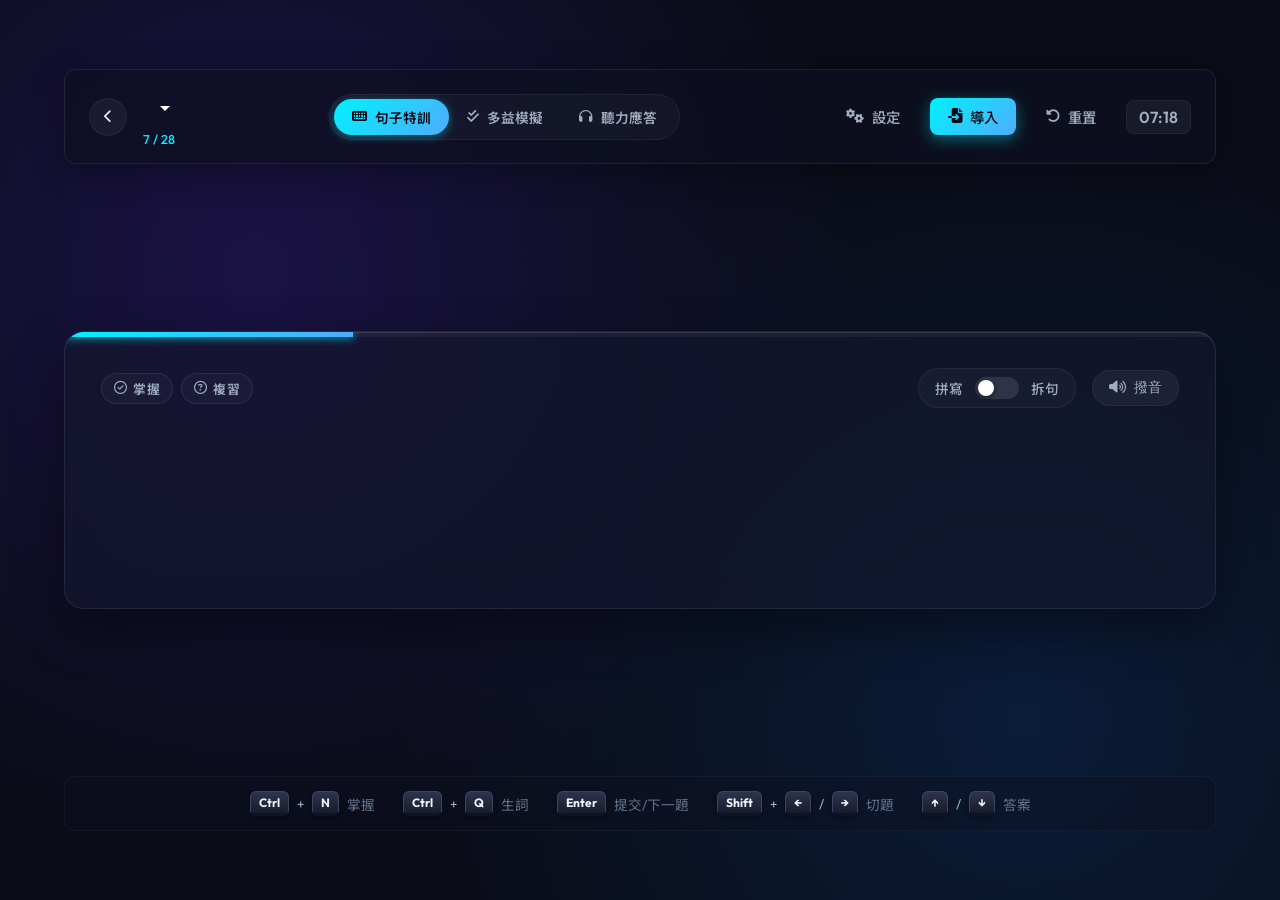
==== index.html @ a0c724e9 "Initial Smart English Trainer project" ====
<!DOCTYPE html>
<html lang="zh-Hant">
<head>
  <meta charset="UTF-8">
  <meta name="viewport" content="width=device-width, initial-scale=1.0">
  <title>Smart English Trainer - 智慧英語特訓器</title>
  <meta name="description" content="高效的英語句子拼寫與記憶訓練工具，支援鍵盤快捷鍵操作、AI 句子導入與網頁真人語音合成。">
  <!-- Google Fonts -->
  <link rel="preconnect" href="https://fonts.googleapis.com">
  <link rel="preconnect" href="https://fonts.gstatic.com" crossorigin>
  <link href="https://fonts.googleapis.com/css2?family=Outfit:wght@300;400;500;600;700&family=Noto+Sans+TC:wght@300;400;500;700&display=swap" rel="stylesheet">
  <!-- Icons -->
  <link rel="stylesheet" href="https://cdnjs.cloudflare.com/ajax/libs/font-awesome/6.4.0/css/all.min.css">
  <link rel="stylesheet" href="style.css">
</head>
<body>
  <div class="app-container">
    <!-- Header -->
    <header class="app-header">
      <div class="header-left">
        <button id="btn-back" class="icon-btn" title="返回"><i class="fa-solid fa-chevron-left"></i></button>
        <div class="unit-info">
          <select id="unit-selector" class="unit-selector"></select>
          <select id="toeic-filter" class="unit-selector hidden" style="width: 140px; margin-right: 8px;">
            <option value="all">全部題目</option>
            <option value="new">新題目</option>
            <option value="review">待複習 (生詞)</option>
            <option value="mastered">已掌握</option>
          </select>
          <select id="toeic-category-filter" class="unit-selector hidden" style="width: 140px; margin-right: 8px;">
            <option value="all">所有題型</option>
            <option value="grammar">文法詞性題</option>
            <option value="vocabulary">字彙單字題</option>
          </select>
          <span id="progress-indicator" class="progress-badge">7 / 28</span>
        </div>
      </div>
      
      <div class="header-center">
        <div class="tab-container">
          <button id="tab-sentence" class="tab-btn active"><i class="fa-solid fa-keyboard"></i> 句子特訓</button>
          <button id="tab-toeic" class="tab-btn"><i class="fa-solid fa-check-double"></i> 多益模擬</button>
          <button id="tab-toeic-part2" class="tab-btn"><i class="fa-solid fa-headphones"></i> 聽力應答</button>
        </div>
      </div>

      <div class="header-right">
        <button id="btn-tts-settings" class="text-btn" title="語音與金鑰設定"><i class="fa-solid fa-gears"></i> 設定</button>
        <button id="btn-import" class="accent-btn" title="導入 AI 句子"><i class="fa-solid fa-file-import"></i> 導入</button>
        <button id="btn-reset" class="text-btn" title="重置輸入 (Esc)"><i class="fa-solid fa-rotate-left"></i> 重置</button>
        <div id="clock-display" class="clock-badge">16:10</div>
      </div>
    </header>

    <!-- Main Content Area -->
    <main class="app-main">
      <div class="card training-card">
        <!-- Progress Bar -->
        <div class="progress-bar-container">
          <div id="progress-bar-fill" class="progress-bar-fill" style="width: 25%"></div>
        </div>

        <!-- Speaker button & Status tags -->
        <div class="card-top-actions">
          <div class="difficulty-tags">
            <button id="btn-mark-mastered" class="status-btn btn-master" title="標記為已掌握 (Ctrl+N)"><i class="fa-regular fa-circle-check"></i> 掌握</button>
            <button id="btn-mark-review" class="status-btn btn-review" title="標記為待複習/生詞 (Ctrl+Q)"><i class="fa-regular fa-circle-question"></i> 複習</button>
          </div>
          <div class="card-top-right">
            <div id="sentence-mode-toggle" class="mode-toggle-container">
              <span class="mode-label">拼寫</span>
              <label class="switch">
                <input type="checkbox" id="mode-scramble-toggle">
                <span class="slider round"></span>
              </label>
              <span class="mode-label">拆句</span>
            </div>
            <button id="btn-speak" class="speak-btn" title="朗讀句子 (Ctrl/Alt)"><i class="fa-solid fa-volume-high"></i> 撥音</button>
          </div>
        </div>

        <!-- Prompt Text (Chinese) -->
        <div class="prompt-container">
          <h1 id="chinese-prompt" class="chinese-text">我需要一張處方。</h1>
        </div>

        <!-- Spelling Input Area -->
        <div id="spelling-zone" class="typing-container">
          <!-- Dynamic word inputs will be generated here -->
        </div>

        <!-- Scramble Mode Zone -->
        <div id="scramble-zone" class="scramble-container hidden">
          <div id="scramble-slots" class="scramble-slots-row">
            <!-- Assembled words go here -->
          </div>
          <div id="scramble-options" class="scramble-options-row">
            <!-- Shuffled words selectable cards go here -->
          </div>
        </div>

        <!-- TOEIC Practice Zone -->
        <div id="toeic-zone" class="toeic-container hidden">
          <div class="toeic-question-box">
            <p id="toeic-question-text" class="toeic-question-text">
              The manager decided to <span class="toeic-blank">________</span> the meeting until next Monday.
            </p>
          </div>
          
          <div class="toeic-options-grid">
            <button class="toeic-opt-btn" data-option="A"><span class="opt-badge">A</span> <span class="opt-text">postpone</span></button>
            <button class="toeic-opt-btn" data-option="B"><span class="opt-badge">B</span> <span class="opt-text">cancel</span></button>
            <button class="toeic-opt-btn" data-option="C"><span class="opt-badge">C</span> <span class="opt-text">reject</span></button>
            <button class="toeic-opt-btn" data-option="D"><span class="opt-badge">D</span> <span class="opt-text">discuss</span></button>
          </div>

          <div class="toeic-actions">
            <button id="btn-toeic-explain" class="speak-btn"><i class="fa-solid fa-brain"></i> <span id="explain-btn-text">AI 翻譯與解析</span></button>
          </div>
        </div>

        <!-- TOEIC Part 2 Practice Zone -->
        <div id="toeic-part2-zone" class="toeic-container hidden">
          <div class="toeic-question-box" style="padding: 36px 24px;">
            <div class="audio-control-row" style="margin-bottom: 20px; text-align: center;">
              <button id="btn-part2-play" class="accent-btn" style="border-radius: 50%; width: 64px; height: 64px; font-size: 1.5rem; box-shadow: 0 0 20px var(--accent-glow);"><i class="fa-solid fa-play"></i></button>
            </div>
            <p id="toeic-part2-status-text" style="color: var(--text-secondary); font-size: 0.95rem; font-weight: 500; text-align: center;">
              點擊播放鈕或按 <span class="key">Space</span> 聆聽題目與選項
            </p>
            <audio id="audio-part2-player" style="display: none;"></audio>

            <!-- Question text & option transcripts (revealed after answering) -->
            <div id="part2-question-reveal" class="hidden" style="margin-top: 24px; border-top: 1px solid rgba(255,255,255,0.08); padding-top: 20px; text-align: left;">
              <p class="hint-label" style="text-align: center; margin-bottom: 12px;">聽力原文</p>
              <p id="toeic-part2-question-text" class="toeic-question-text" style="font-size: 1.25rem; font-weight: 600; margin-bottom: 16px; text-align: center; color: var(--accent-primary);">
                Question transcript
              </p>
              <div style="font-size: 1rem; color: var(--text-secondary); display: flex; flex-direction: column; gap: 8px; max-width: 400px; margin: 0 auto; margin-bottom: 16px;">
                <div><span class="key" style="min-width: 24px; text-align: center; margin-right: 8px;">A</span> <span id="part2-transcript-a">Option A transcript</span></div>
                <div><span class="key" style="min-width: 24px; text-align: center; margin-right: 8px;">B</span> <span id="part2-transcript-b">Option B transcript</span></div>
                <div><span class="key" style="min-width: 24px; text-align: center; margin-right: 8px;">C</span> <span id="part2-transcript-c">Option C transcript</span></div>
              </div>

              <!-- AI Explain button for Part 2 -->
              <div class="toeic-actions" style="margin-top: 12px; margin-bottom: 12px; display: flex; justify-content: center;">
                <button id="btn-part2-explain" class="speak-btn" style="margin: 0 auto;"><i class="fa-solid fa-brain"></i> <span id="part2-explain-btn-text">AI 翻譯與解析</span></button>
              </div>

              <!-- Explanation container for Part 2 -->
              <div id="part2-explanation-box" class="explanation-box hidden" style="border-top: 1px solid rgba(255,255,255,0.08); padding-top: 12px; margin-top: 12px;">
                <div class="hint-label">中文翻譯與解析</div>
                <div id="toeic-part2-explanation" class="explanation-text" style="margin-top: 8px; line-height: 1.6;">...</div>
              </div>
            </div>
          </div>
          
          <!-- Option Grid A, B, C (3 choices) -->
          <div class="toeic-options-grid" style="grid-template-columns: 1fr 1fr 1fr; margin-bottom: 0;">
            <button class="toeic-part2-opt-btn toeic-opt-btn" data-option="A"><span class="opt-badge">A</span> <span class="opt-text">選項 A</span></button>
            <button class="toeic-part2-opt-btn toeic-opt-btn" data-option="B"><span class="opt-badge">B</span> <span class="opt-text">選項 B</span></button>
            <button class="toeic-part2-opt-btn toeic-opt-btn" data-option="C"><span class="opt-badge">C</span> <span class="opt-text">選項 C</span></button>
          </div>
        </div>

        <!-- Answer / Hint Area (Hidden by default) -->
        <div id="answer-hint" class="answer-hint-container hidden">
          <div class="hint-label">正確答案</div>
          <div id="english-answer" class="english-answer-text">I need a prescription.</div>
          <div id="explanation-box" class="explanation-box hidden">
            <div class="hint-label" style="margin-top: 12px; border-top: 1px solid rgba(255,255,255,0.08); padding-top: 12px;">中文翻譯與解析</div>
            <div id="toeic-explanation" class="explanation-text">...</div>
          </div>
        </div>
      </div>
    </main>

    <!-- Footer: Keyboard Shortcuts Help Panel -->
    <footer class="app-footer">
      <div class="shortcuts-panel">
        <div class="shortcut-item"><span class="key">Ctrl</span> + <span class="key">N</span> <span class="label">掌握</span></div>
        <div class="shortcut-item"><span class="key">Ctrl</span> + <span class="key">Q</span> <span class="label">生詞</span></div>
        <div class="shortcut-item"><span class="key">Enter</span> <span class="label">提交/下一題</span></div>
        <div class="shortcut-item"><span class="key">Shift</span> + <span class="key">←</span> / <span class="key">→</span> <span class="label">切題</span></div>
        <div class="shortcut-item"><span class="key">↑</span> / <span class="key">↓</span> <span class="label">答案</span></div>
        <div class="shortcut-item toeic-help-shortcut hidden"><span class="key">A</span>-<span class="key">D</span> / <span class="key">1</span>-<span class="key">4</span> <span class="label">作答</span></div>
        <div class="shortcut-item toeic-help-shortcut hidden"><span class="key">E</span> <span class="label">AI翻譯與解析</span></div>
      </div>
    </footer>
  </div>

  <!-- Modal: Import AI Sentences -->
  <div id="import-modal" class="modal">
    <div class="modal-content glassmorphism">
      <div class="modal-header">
        <h2><i class="fa-solid fa-robot"></i> 導入 AI 產生的句子</h2>
        <button id="modal-close" class="close-btn">&times;</button>
      </div>
      <div class="modal-body">
        <p class="import-help">您可以向 AI (ChatGPT/Gemini 等) 發送以下提示詞，然後將其產生的結果貼在下方：</p>
        <div class="prompt-template-box">
          <code>請幫我寫 10 句關於 [某主題] 的英語學習句子，包含英文與中文翻譯，格式如下：<br>
          We need a prescription. / 我們需要一張處方。<br>
          Can I see the doctor? / 我可以看醫生嗎？
          </code>
        </div>
        <textarea id="import-textarea" placeholder="請在此貼上 AI 生成的句子，格式如：&#10;I need a prescription. / 我需要一張處方。&#10;This medicine has side effects. / 這藥有副作用。"></textarea>
        
        <div class="import-options">
          <div class="form-group">
            <label for="import-unit-name">單元名稱：</label>
            <input type="text" id="import-unit-name" value="自訂 AI 單元" placeholder="例如：Unit 12 旅遊英文">
          </div>
        </div>
      </div>
      <div class="modal-footer">
        <button id="btn-import-cancel" class="text-btn">取消</button>
        <button id="btn-import-submit" class="primary-btn">確認導入</button>
      </div>
    </div>
  </div>

  <!-- Modal: Voice Settings -->
  <div id="voice-modal" class="modal">
    <div class="modal-content glassmorphism">
      <div class="modal-header">
        <h2><i class="fa-solid fa-gears"></i> 語音與金鑰設定</h2>
        <button id="voice-modal-close" class="close-btn">&times;</button>
      </div>
      <div class="modal-body">
        <div class="form-group">
          <label for="voice-select">選擇發音語音（TTS）：</label>
          <select id="voice-select" class="form-control">
            <!-- Populated via JS -->
          </select>
        </div>
        <div class="form-group">
          <label for="voice-speed">朗讀速度 (<span id="speed-val">1.0</span>x)：</label>
          <input type="range" id="voice-speed" min="0.5" max="2.0" step="0.1" value="1.0" class="slider-control">
        </div>
        <div class="form-group">
          <label class="checkbox-container">
            <input type="checkbox" id="auto-speak-toggle" checked>
            <span class="checkmark"></span>
            載入題目時自動朗讀
          </label>
        </div>
        <div class="form-group">
          <label class="checkbox-container">
            <input type="checkbox" id="correct-speak-toggle" checked>
            <span class="checkmark"></span>
            回答正確時自動朗讀
          </label>
        </div>
        
        <!-- Gemini API Key configuration -->
        <div class="form-group" style="margin-top: 20px; border-top: 1px solid rgba(255,255,255,0.08); padding-top: 16px;">
          <label for="gemini-key-input">Gemini API 金鑰：</label>
          <input type="password" id="gemini-key-input" class="form-control" placeholder="請貼上您的 API 金鑰 (多益 AI 解析用)" style="font-family: inherit;">
          <p class="import-help" style="font-size: 0.75rem; margin-top: 4px;">金鑰將儲存在您本機的 `config.json` 中。尚未取得？可至 <a href="https://aistudio.google.com/" target="_blank" style="color: var(--accent-primary);">Google AI Studio</a> 免費申請。</p>
        </div>
        <div class="form-group">
          <label for="gemini-model-select">AI 模型：</label>
          <select id="gemini-model-select" class="form-control">
            <option value="gemini-3.1-flash-lite">免費額度優先 / 省額度（Flash-Lite）</option>
            <option value="gemini-3.5-flash">較強解析（Flash）</option>
            <option value="gemini-2.5-flash-lite">舊版備用（2.5 Flash-Lite）</option>
          </select>
          <p class="import-help" style="font-size: 0.75rem; margin-top: 4px;">建議平常練習英文解析使用 Flash-Lite，超出免費額度時程式會提示稍後再試。</p>
        </div>
      </div>
      <div class="modal-footer">
        <button id="btn-voice-close" class="primary-btn">儲存並關閉</button>
      </div>
    </div>
  </div>

  <script src="app.js"></script>
</body>
</html>
---- style.css ----
/* Design System: Tokens & Utilities */
:root {
  --bg-primary: #0a0c16;
  --bg-mesh-1: rgba(30, 20, 80, 0.8);
  --bg-mesh-2: rgba(10, 30, 60, 0.9);
  --card-bg: rgba(20, 24, 46, 0.65);
  --card-border: rgba(255, 255, 255, 0.08);
  --card-glow: rgba(0, 168, 255, 0.15);
  
  --text-primary: #f1f3fa;
  --text-secondary: #a0aec0;
  --text-muted: #64748b;
  
  --accent-primary: #00f2fe; /* Cyan neon */
  --accent-secondary: #4facfe; /* Blue neon */
  --accent-glow: rgba(0, 242, 254, 0.4);
  
  --success: #00e676; /* Neon green */
  --success-glow: rgba(0, 230, 118, 0.3);
  
  --warning: #ffb300; /* Amber */
  --error: #ff5252; /* Neon red */
  
  --font-sans: 'Outfit', 'Noto Sans TC', sans-serif;
  --transition-smooth: all 0.3s cubic-bezier(0.4, 0, 0.2, 1);
  --border-radius-lg: 20px;
  --border-radius-md: 12px;
  --border-radius-sm: 8px;
}

/* Global Reset & Base */
* {
  box-sizing: border-box;
  margin: 0;
  padding: 0;
}

body {
  font-family: var(--font-sans);
  background: radial-gradient(circle at 20% 30%, var(--bg-mesh-1) 0%, transparent 50%),
              radial-gradient(circle at 80% 80%, var(--bg-mesh-2) 0%, transparent 50%),
              var(--bg-primary);
  background-attachment: fixed;
  color: var(--text-primary);
  min-height: 100vh;
  display: flex;
  justify-content: center;
  align-items: center;
  overflow-x: hidden;
}

/* Layout Container */
.app-container {
  width: 100%;
  max-width: 1200px;
  min-height: 90vh;
  display: flex;
  flex-direction: column;
  padding: 24px;
}

/* Header styling */
.app-header {
  display: flex;
  justify-content: space-between;
  align-items: center;
  padding: 16px 24px;
  background: rgba(13, 17, 33, 0.7);
  backdrop-filter: blur(12px);
  border: 1px solid var(--card-border);
  border-radius: var(--border-radius-md);
  margin-bottom: 24px;
  box-shadow: 0 8px 32px 0 rgba(0, 0, 0, 0.3);
}

.header-left, .header-right {
  display: flex;
  align-items: center;
  gap: 16px;
}

.unit-info {
  display: flex;
  flex-direction: column;
}

.unit-selector {
  background: transparent;
  border: none;
  font-family: var(--font-sans);
  font-size: 1.1rem;
  font-weight: 600;
  letter-spacing: 0.5px;
  color: var(--text-primary);
  cursor: pointer;
  outline: none;
  padding-right: 20px;
  appearance: none;
  background-image: url("data:image/svg+xml;utf8,<svg fill='white' height='24' viewBox='0 0 24 24' width='24' xmlns='http://www.w3.org/2000/svg'><path d='M7 10l5 5 5-5z'/><path d='M0 0h24v24H0z' fill='none'/></svg>");
  background-repeat: no-repeat;
  background-position: right center;
  transition: var(--transition-smooth);
}

.unit-selector:hover {
  color: var(--accent-primary);
  text-shadow: 0 0 8px rgba(0, 242, 254, 0.3);
}

.unit-selector option {
  background-color: #12162d;
  color: var(--text-primary);
  font-weight: normal;
}

.progress-badge {
  font-size: 0.8rem;
  color: var(--accent-primary);
  font-weight: 500;
  margin-top: 2px;
}

.clock-badge {
  font-size: 1rem;
  font-weight: 600;
  color: var(--text-secondary);
  background: rgba(255, 255, 255, 0.05);
  padding: 6px 12px;
  border-radius: var(--border-radius-sm);
  border: 1px solid rgba(255, 255, 255, 0.05);
}

/* Mode toggle */
.mode-toggle-container {
  display: flex;
  align-items: center;
  gap: 12px;
  background: rgba(255, 255, 255, 0.03);
  padding: 8px 16px;
  border-radius: 50px;
  border: 1px solid rgba(255, 255, 255, 0.05);
}

.mode-label {
  font-size: 0.85rem;
  font-weight: 500;
  color: var(--text-secondary);
  transition: var(--transition-smooth);
}

/* Toggle Switch slider */
.switch {
  position: relative;
  display: inline-block;
  width: 44px;
  height: 22px;
}

.switch input {
  opacity: 0;
  width: 0;
  height: 0;
}

.slider {
  position: absolute;
  cursor: pointer;
  top: 0;
  left: 0;
  right: 0;
  bottom: 0;
  background-color: rgba(255, 255, 255, 0.1);
  transition: .3s;
}

.slider:before {
  position: absolute;
  content: "";
  height: 16px;
  width: 16px;
  left: 3px;
  bottom: 3px;
  background-color: white;
  transition: .3s;
  box-shadow: 0 2px 4px rgba(0,0,0,0.4);
}

input:checked + .slider {
  background-color: var(--accent-secondary);
  box-shadow: 0 0 10px rgba(79, 172, 254, 0.4);
}

input:checked + .slider:before {
  transform: translateX(22px);
}

.slider.round {
  border-radius: 34px;
}

.slider.round:before {
  border-radius: 50%;
}

/* Buttons */
.icon-btn, .text-btn, .accent-btn, .primary-btn {
  border: none;
  cursor: pointer;
  display: inline-flex;
  align-items: center;
  justify-content: center;
  font-family: var(--font-sans);
  font-weight: 500;
  transition: var(--transition-smooth);
}

.icon-btn {
  background: rgba(255, 255, 255, 0.05);
  color: var(--text-primary);
  width: 38px;
  height: 38px;
  border-radius: 50%;
  border: 1px solid rgba(255, 255, 255, 0.05);
}

.icon-btn:hover {
  background: rgba(255, 255, 255, 0.12);
  transform: scale(1.05);
}

.text-btn {
  background: transparent;
  color: var(--text-secondary);
  font-size: 0.9rem;
  padding: 8px 14px;
  border-radius: var(--border-radius-sm);
  gap: 8px;
}

.text-btn:hover {
  color: var(--text-primary);
  background: rgba(255, 255, 255, 0.05);
}

.accent-btn {
  background: linear-gradient(135deg, var(--accent-primary) 0%, var(--accent-secondary) 100%);
  color: #050814;
  font-size: 0.9rem;
  padding: 8px 18px;
  border-radius: var(--border-radius-sm);
  gap: 8px;
  box-shadow: 0 4px 15px var(--accent-glow);
}

.accent-btn:hover {
  transform: translateY(-2px);
  box-shadow: 0 6px 20px var(--accent-glow);
}

.primary-btn {
  background: rgba(255, 255, 255, 0.9);
  color: var(--bg-primary);
  font-size: 0.95rem;
  padding: 10px 24px;
  border-radius: var(--border-radius-sm);
  font-weight: 600;
}

.primary-btn:hover {
  background: #ffffff;
  transform: translateY(-1px);
  box-shadow: 0 4px 12px rgba(255, 255, 255, 0.25);
}

/* Main Training Card (Glassmorphic) */
.app-main {
  flex: 1;
  display: flex;
  justify-content: center;
  align-items: center;
}

.card {
  width: 100%;
  background: var(--card-bg);
  backdrop-filter: blur(16px);
  -webkit-backdrop-filter: blur(16px);
  border: 1px solid var(--card-border);
  border-radius: var(--border-radius-lg);
  padding: 36px;
  box-shadow: 0 20px 50px rgba(0, 0, 0, 0.4), 
              inset 0 1px 0 rgba(255, 255, 255, 0.1);
  position: relative;
  overflow: hidden;
  transition: var(--transition-smooth);
}

.card:hover {
  box-shadow: 0 25px 55px rgba(0, 0, 0, 0.5), 
              0 0 40px var(--card-glow);
}

/* Progress bar inside card */
.progress-bar-container {
  position: absolute;
  top: 0;
  left: 0;
  width: 100%;
  height: 5px;
  background: rgba(255, 255, 255, 0.05);
}

.progress-bar-fill {
  height: 100%;
  background: linear-gradient(90deg, var(--accent-primary), var(--accent-secondary));
  transition: width 0.4s cubic-bezier(0.4, 0, 0.2, 1);
  box-shadow: 0 0 10px var(--accent-primary);
}

/* Card top action header */
.card-top-actions {
  display: flex;
  justify-content: space-between;
  align-items: center;
  margin-bottom: 28px;
}

.difficulty-tags {
  display: flex;
  gap: 8px;
}

.status-tag {
  font-size: 0.8rem;
  padding: 4px 10px;
  border-radius: 50px;
  display: inline-flex;
  align-items: center;
  gap: 6px;
  font-weight: 600;
  letter-spacing: 0.3px;
  animation: fadeIn 0.3s ease;
}

.tag-mastered {
  background: rgba(0, 230, 118, 0.15);
  color: var(--success);
  border: 1px solid rgba(0, 230, 118, 0.3);
}

.tag-review {
  background: rgba(255, 82, 82, 0.15);
  color: var(--error);
  border: 1px solid rgba(255, 82, 82, 0.3);
}

/* Interactive Status Buttons */
.status-btn {
  font-family: var(--font-sans);
  font-size: 0.8rem;
  padding: 5px 12px;
  border-radius: 50px;
  display: inline-flex;
  align-items: center;
  gap: 6px;
  font-weight: 600;
  letter-spacing: 0.3px;
  cursor: pointer;
  border: 1px solid rgba(255, 255, 255, 0.08);
  background: rgba(255, 255, 255, 0.03);
  color: var(--text-secondary);
  transition: var(--transition-smooth);
}

.status-btn:hover {
  transform: translateY(-1px);
  background: rgba(255, 255, 255, 0.08);
}

.status-btn.btn-master:hover, .status-btn.btn-master.active {
  background: rgba(0, 230, 118, 0.15);
  color: var(--success);
  border: 1px solid rgba(0, 230, 118, 0.3);
  box-shadow: 0 0 10px rgba(0, 230, 118, 0.15);
}

.status-btn.btn-review:hover, .status-btn.btn-review.active {
  background: rgba(255, 82, 82, 0.15);
  color: var(--error);
  border: 1px solid rgba(255, 82, 82, 0.3);
  box-shadow: 0 0 10px rgba(255, 82, 82, 0.15);
}

.speak-btn {
  background: rgba(255, 255, 255, 0.05);
  border: 1px solid rgba(255, 255, 255, 0.05);
  color: var(--text-secondary);
  font-size: 0.85rem;
  font-weight: 500;
  padding: 8px 16px;
  border-radius: 50px;
  cursor: pointer;
  display: flex;
  align-items: center;
  gap: 8px;
  transition: var(--transition-smooth);
}

.speak-btn:hover {
  background: rgba(0, 242, 254, 0.1);
  border-color: rgba(0, 242, 254, 0.3);
  color: var(--accent-primary);
  transform: translateY(-1px);
}

/* Prompt Chinese translation text */
.prompt-container {
  text-align: center;
  margin-bottom: 48px;
}

.chinese-text {
  font-size: 2.2rem;
  font-weight: 600;
  background: linear-gradient(180deg, #ffffff 0%, #d8e2f3 100%);
  -webkit-background-clip: text;
  -webkit-text-fill-color: transparent;
  text-shadow: 0 4px 12px rgba(0, 0, 0, 0.2);
  letter-spacing: 1px;
}

/* Typing area (Spelling Mode) */
.typing-container {
  display: flex;
  flex-wrap: wrap;
  justify-content: center;
  align-items: center;
  gap: 12px 16px;
  margin-bottom: 36px;
  min-height: 80px;
}

/* Word block containing individual inputs and underlines */
.word-block {
  display: flex;
  flex-direction: column;
  align-items: center;
  position: relative;
}

/* Spelling Input for individual words */
.word-input {
  background: transparent;
  border: none;
  font-family: 'Outfit', sans-serif;
  font-size: 1.8rem;
  font-weight: 600;
  color: var(--text-primary);
  text-align: center;
  caret-color: var(--accent-primary);
  width: 100%;
  padding: 4px 2px;
  transition: var(--transition-smooth);
  letter-spacing: 1px;
}

.word-input:focus {
  outline: none;
}

/* Underline indicator for each word */
.word-underline {
  height: 3px;
  width: 90%;
  background: rgba(255, 255, 255, 0.15);
  border-radius: 2px;
  transition: var(--transition-smooth);
}

/* Status: Active (Focus) */
.word-block.active .word-underline {
  background: var(--accent-primary);
  box-shadow: 0 0 10px var(--accent-glow);
}

.word-block.active .word-input {
  color: var(--accent-primary);
  text-shadow: 0 0 8px rgba(0, 242, 254, 0.3);
}

/* Status: Correct input */
.word-block.correct .word-underline {
  background: var(--success);
  box-shadow: 0 0 8px var(--success-glow);
}

.word-block.correct .word-input {
  color: var(--success);
  text-shadow: 0 0 8px var(--success-glow);
}

/* Status: Incorrect input (while typing or submitted) */
.word-block.error .word-underline {
  background: var(--error);
  box-shadow: 0 0 8px rgba(255, 82, 82, 0.4);
}

.word-block.error .word-input {
  color: var(--error);
  text-shadow: 0 0 8px rgba(255, 82, 82, 0.4);
}

/* Non-alphabetic marks (punctuation like , . ? !) */
.punctuation-mark {
  font-size: 1.8rem;
  font-weight: 600;
  color: var(--text-secondary);
  align-self: flex-end;
  margin-bottom: 8px;
  padding: 0 2px;
}

/* Word Scramble Mode Zone */
.scramble-container {
  display: flex;
  flex-direction: column;
  align-items: center;
  gap: 24px;
  margin-bottom: 36px;
  animation: fadeIn 0.4s ease;
}

.scramble-slots-row {
  display: flex;
  flex-wrap: wrap;
  justify-content: center;
  gap: 12px;
  min-height: 52px;
  width: 100%;
  padding: 8px;
  border-radius: var(--border-radius-md);
  background: rgba(255, 255, 255, 0.02);
  border: 1px dashed rgba(255, 255, 255, 0.1);
}

.scramble-options-row {
  display: flex;
  flex-wrap: wrap;
  justify-content: center;
  gap: 12px;
  margin-top: 12px;
}

/* Word Card badges */
.word-card {
  background: rgba(255, 255, 255, 0.05);
  border: 1px solid rgba(255, 255, 255, 0.1);
  color: var(--text-primary);
  font-size: 1.15rem;
  font-weight: 500;
  padding: 10px 18px;
  border-radius: var(--border-radius-sm);
  cursor: pointer;
  user-select: none;
  transition: var(--transition-smooth);
  box-shadow: 0 4px 6px rgba(0, 0, 0, 0.15);
  display: flex;
  align-items: center;
  gap: 6px;
}

.word-card:hover {
  background: rgba(0, 242, 254, 0.1);
  border-color: rgba(0, 242, 254, 0.3);
  transform: translateY(-2px);
  box-shadow: 0 6px 12px rgba(0, 242, 254, 0.2);
}

.word-card.selected {
  opacity: 0.3;
  transform: scale(0.95);
  pointer-events: none;
}

.scramble-slots-row .word-card {
  background: rgba(0, 242, 254, 0.08);
  border-color: rgba(0, 242, 254, 0.2);
}

/* Keyboard key index label on scramble cards */
.word-card-index {
  font-size: 0.75rem;
  background: rgba(255, 255, 255, 0.1);
  color: var(--text-secondary);
  padding: 2px 6px;
  border-radius: 4px;
  font-weight: 600;
}

/* Answer overlay / hints */
.answer-hint-container {
  background: rgba(0, 242, 254, 0.04);
  border: 1px solid rgba(0, 242, 254, 0.15);
  border-radius: var(--border-radius-md);
  padding: 16px 20px;
  margin-top: 24px;
  text-align: center;
  animation: slideUp 0.3s cubic-bezier(0.4, 0, 0.2, 1);
}

.hint-label {
  font-size: 0.75rem;
  font-weight: 700;
  letter-spacing: 1px;
  text-transform: uppercase;
  color: var(--accent-primary);
  margin-bottom: 6px;
}

.english-answer-text {
  font-size: 1.4rem;
  font-weight: 600;
  color: var(--text-primary);
  letter-spacing: 0.5px;
}

/* Footer & Keyboard Shortcuts Panel */
.app-footer {
  margin-top: auto;
  padding-top: 24px;
}

.shortcuts-panel {
  display: flex;
  flex-wrap: wrap;
  justify-content: center;
  gap: 16px 28px;
  padding: 14px;
  background: rgba(13, 17, 33, 0.4);
  border-radius: var(--border-radius-md);
  border: 1px solid rgba(255, 255, 255, 0.04);
}

.shortcut-item {
  display: flex;
  align-items: center;
  gap: 8px;
  font-size: 0.85rem;
  color: var(--text-secondary);
}

/* Physical keyboard key style */
.key {
  background: linear-gradient(180deg, #2e344e 0%, #171b2d 100%);
  border: 1px solid #3c4463;
  border-bottom: 3px solid #101323;
  border-radius: 6px;
  color: var(--text-primary);
  font-family: inherit;
  font-size: 0.75rem;
  font-weight: 700;
  padding: 3px 8px;
  box-shadow: 0 2px 4px rgba(0,0,0,0.3);
  display: inline-block;
  min-width: 24px;
  text-align: center;
}

.shortcut-item .label {
  color: var(--text-muted);
}

/* Modal Windows (Glassmorphism layout) */
.modal {
  display: none;
  position: fixed;
  z-index: 1000;
  left: 0;
  top: 0;
  width: 100%;
  height: 100%;
  overflow: auto;
  background-color: rgba(5, 7, 18, 0.8);
  backdrop-filter: blur(8px);
  align-items: center;
  justify-content: center;
}

.modal.show {
  display: flex;
  animation: fadeIn 0.25s ease;
}

.modal-content {
  background: rgba(20, 25, 48, 0.85);
  border: 1px solid rgba(255, 255, 255, 0.12);
  border-radius: var(--border-radius-lg);
  width: 90%;
  max-width: 600px;
  box-shadow: 0 30px 70px rgba(0, 0, 0, 0.6),
              inset 0 1px 0 rgba(255, 255, 255, 0.15);
  overflow: hidden;
  animation: zoomIn 0.3s cubic-bezier(0.34, 1.56, 0.64, 1);
}

.modal-header {
  display: flex;
  justify-content: space-between;
  align-items: center;
  padding: 20px 24px;
  border-bottom: 1px solid rgba(255, 255, 255, 0.08);
}

.modal-header h2 {
  font-size: 1.25rem;
  font-weight: 600;
  color: var(--text-primary);
  display: flex;
  align-items: center;
  gap: 10px;
}

.modal-header h2 i {
  color: var(--accent-primary);
}

.close-btn {
  background: transparent;
  border: none;
  color: var(--text-secondary);
  font-size: 1.8rem;
  cursor: pointer;
  line-height: 1;
}

.close-btn:hover {
  color: var(--text-primary);
}

.modal-body {
  padding: 24px;
}

.modal-footer {
  display: flex;
  justify-content: flex-end;
  gap: 12px;
  padding: 16px 24px;
  border-top: 1px solid rgba(255, 255, 255, 0.08);
  background: rgba(0, 0, 0, 0.1);
}

/* AI Import layout */
.import-help {
  font-size: 0.9rem;
  color: var(--text-secondary);
  margin-bottom: 12px;
}

.prompt-template-box {
  background: rgba(0, 0, 0, 0.25);
  border: 1px solid rgba(255, 255, 255, 0.05);
  border-radius: var(--border-radius-sm);
  padding: 12px;
  margin-bottom: 16px;
  font-size: 0.8rem;
  line-height: 1.5;
  color: var(--text-secondary);
}

.prompt-template-box code {
  color: var(--accent-primary);
}

textarea {
  width: 100%;
  height: 180px;
  background: rgba(0, 0, 0, 0.2);
  border: 1px solid rgba(255, 255, 255, 0.1);
  border-radius: var(--border-radius-sm);
  padding: 12px;
  color: var(--text-primary);
  font-family: inherit;
  font-size: 0.9rem;
  resize: vertical;
  transition: var(--transition-smooth);
}

textarea:focus {
  outline: none;
  border-color: var(--accent-secondary);
  box-shadow: 0 0 10px rgba(79, 172, 254, 0.2);
}

.import-options {
  margin-top: 16px;
}

/* Form layouts */
.form-group {
  margin-bottom: 16px;
  display: flex;
  flex-direction: column;
  gap: 8px;
}

.form-group label {
  font-size: 0.9rem;
  font-weight: 500;
  color: var(--text-secondary);
}

.form-group input[type="text"], select {
  background: rgba(0, 0, 0, 0.2);
  border: 1px solid rgba(255, 255, 255, 0.1);
  border-radius: var(--border-radius-sm);
  padding: 10px 14px;
  color: var(--text-primary);
  font-family: inherit;
  font-size: 0.95rem;
}

.form-group input[type="text"]:focus, select:focus {
  outline: none;
  border-color: var(--accent-secondary);
}

/* Custom range slider styling */
.slider-control {
  -webkit-appearance: none;
  width: 100%;
  height: 6px;
  border-radius: 3px;
  background: rgba(255, 255, 255, 0.1);
  outline: none;
}

.slider-control::-webkit-slider-thumb {
  -webkit-appearance: none;
  appearance: none;
  width: 18px;
  height: 18px;
  border-radius: 50%;
  background: var(--accent-primary);
  cursor: pointer;
  box-shadow: 0 0 8px var(--accent-glow);
}

/* Checkbox design */
.checkbox-container {
  display: flex;
  align-items: center;
  position: relative;
  padding-left: 28px;
  cursor: pointer;
  font-size: 0.9rem;
  user-select: none;
  color: var(--text-secondary);
}

.checkbox-container input {
  position: absolute;
  opacity: 0;
  cursor: pointer;
  height: 0;
  width: 0;
}

.checkmark {
  position: absolute;
  top: 0;
  left: 0;
  height: 18px;
  width: 18px;
  background-color: rgba(255, 255, 255, 0.08);
  border: 1px solid rgba(255, 255, 255, 0.15);
  border-radius: 4px;
  transition: var(--transition-smooth);
}

.checkbox-container:hover input ~ .checkmark {
  background-color: rgba(255, 255, 255, 0.15);
}

.checkbox-container input:checked ~ .checkmark {
  background-color: var(--accent-primary);
  border-color: var(--accent-primary);
}

.checkmark:after {
  content: "";
  position: absolute;
  display: none;
}

.checkbox-container input:checked ~ .checkmark:after {
  display: block;
}

.checkbox-container .checkmark:after {
  left: 5px;
  top: 2px;
  width: 4px;
  height: 8px;
  border: solid #050814;
  border-width: 0 2px 2px 0;
  transform: rotate(45deg);
}

/* Animations */
@keyframes fadeIn {
  from { opacity: 0; }
  to { opacity: 1; }
}

@keyframes slideUp {
  from { opacity: 0; transform: translateY(15px); }
  to { opacity: 1; transform: translateY(0); }
}

@keyframes zoomIn {
  from { opacity: 0; transform: scale(0.92); }
  to { opacity: 1; transform: scale(1); }
}

@keyframes allCorrectPulse {
  0% { box-shadow: 0 0 0 0 rgba(0, 230, 118, 0.5); }
  70% { box-shadow: 0 0 0 20px rgba(0, 230, 118, 0); }
  100% { box-shadow: 0 0 0 0 rgba(0, 230, 118, 0); }
}

.all-correct-pulse {
  animation: allCorrectPulse 0.8s ease-out;
  border-radius: var(--border-radius-lg);
}

@keyframes errorPulse {
  0% { transform: translateX(0); }
  20% { transform: translateX(-8px); }
  40% { transform: translateX(6px); }
  60% { transform: translateX(-4px); }
  80% { transform: translateX(3px); }
  100% { transform: translateX(0); }
}

.error-pulse {
  animation: errorPulse 0.5s ease-in-out;
}

/* Hidden Utility class */
.hidden {
  display: none !important;
}

/* --- Tab Buttons Container --- */
.tab-container {
  display: flex;
  background: rgba(255, 255, 255, 0.03);
  padding: 4px;
  border-radius: 50px;
  border: 1px solid rgba(255, 255, 255, 0.05);
}

.tab-btn {
  border: none;
  background: transparent;
  color: var(--text-secondary);
  font-family: var(--font-sans);
  font-size: 0.85rem;
  font-weight: 600;
  padding: 8px 18px;
  border-radius: 50px;
  cursor: pointer;
  display: flex;
  align-items: center;
  gap: 8px;
  transition: var(--transition-smooth);
}

.tab-btn:hover {
  color: var(--text-primary);
}

.tab-btn.active {
  background: linear-gradient(135deg, var(--accent-primary) 0%, var(--accent-secondary) 100%);
  color: #050814;
  box-shadow: 0 2px 10px var(--accent-glow);
}

/* --- TOEIC Practice Mode Styles --- */
.toeic-container {
  display: flex;
  flex-direction: column;
  align-items: center;
  width: 100%;
  animation: fadeIn 0.4s ease;
}

.toeic-question-box {
  width: 100%;
  background: rgba(0, 0, 0, 0.15);
  border: 1px solid rgba(255, 255, 255, 0.03);
  border-radius: var(--border-radius-md);
  padding: 24px;
  margin-bottom: 28px;
  text-align: center;
}

.toeic-question-text {
  font-size: 1.4rem;
  font-weight: 500;
  line-height: 1.6;
  color: var(--text-primary);
  letter-spacing: 0.5px;
}

.toeic-blank {
  color: var(--accent-primary);
  font-weight: 700;
  border-bottom: 3px solid var(--accent-primary);
  padding: 0 10px;
}

/* Option Grid */
.toeic-options-grid {
  display: grid;
  grid-template-columns: 1fr 1fr;
  gap: 16px;
  width: 100%;
  margin-bottom: 28px;
}

.toeic-opt-btn {
  background: rgba(255, 255, 255, 0.03);
  border: 1px solid rgba(255, 255, 255, 0.08);
  color: var(--text-primary);
  font-family: var(--font-sans);
  font-size: 1.15rem;
  font-weight: 500;
  padding: 18px 24px;
  border-radius: var(--border-radius-md);
  cursor: pointer;
  transition: var(--transition-smooth);
  display: flex;
  align-items: center;
  gap: 16px;
  text-align: left;
  box-shadow: 0 4px 6px rgba(0, 0, 0, 0.1);
}

.toeic-opt-btn:hover {
  background: rgba(255, 255, 255, 0.08);
  border-color: rgba(0, 242, 254, 0.2);
  transform: translateY(-2px);
  box-shadow: 0 6px 15px rgba(0, 0, 0, 0.2);
}

.opt-badge {
  font-size: 0.85rem;
  font-weight: 700;
  background: rgba(255, 255, 255, 0.1);
  color: var(--text-secondary);
  width: 28px;
  height: 28px;
  border-radius: 50%;
  display: flex;
  align-items: center;
  justify-content: center;
  border: 1px solid rgba(255, 255, 255, 0.05);
  transition: var(--transition-smooth);
}

.toeic-opt-btn:hover .opt-badge {
  background: rgba(0, 242, 254, 0.15);
  color: var(--accent-primary);
  border-color: rgba(0, 242, 254, 0.3);
}

/* Correct Answer State */
.toeic-opt-btn.correct {
  background: rgba(0, 230, 118, 0.1);
  border-color: var(--success);
  box-shadow: 0 0 15px var(--success-glow);
}

.toeic-opt-btn.correct .opt-badge {
  background: var(--success);
  color: #050814;
  border-color: var(--success);
}

/* Incorrect Answer State */
.toeic-opt-btn.error {
  background: rgba(255, 82, 82, 0.1);
  border-color: var(--error);
  box-shadow: 0 0 15px rgba(255, 82, 82, 0.2);
}

.toeic-opt-btn.error .opt-badge {
  background: var(--error);
  color: #ffffff;
  border-color: var(--error);
}

/* Disabled/Unselected state when answered */
.toeic-opt-btn.disabled {
  pointer-events: none;
  opacity: 0.4;
}

.toeic-opt-btn.disabled.correct, .toeic-opt-btn.disabled.error {
  opacity: 1; /* Keep answer highlights opaque */
}

.toeic-actions {
  width: 100%;
  display: flex;
  justify-content: flex-end;
}

/* Explanation styles */
.explanation-box {
  margin-top: 12px;
  animation: fadeIn 0.3s ease;
}

.explanation-text {
  font-size: 0.95rem;
  line-height: 1.6;
  color: var(--text-secondary);
  text-align: left;
  margin-top: 8px;
  white-space: pre-wrap;
}

.card-top-right {
  display: flex;
  align-items: center;
  gap: 16px;
}

/* Responsive Scaling */
@media (max-width: 768px) {
  .app-container {
    padding: 12px;
  }
  
  .app-header {
    flex-direction: column;
    gap: 16px;
    align-items: stretch;
    padding: 16px;
  }
  
  .header-left, .header-center, .header-right {
    justify-content: space-between;
  }
  
  .chinese-text {
    font-size: 1.6rem;
  }
  
  .word-input {
    font-size: 1.4rem;
  }
  
  .shortcuts-panel {
    gap: 8px 12px;
    justify-content: flex-start;
  }
}
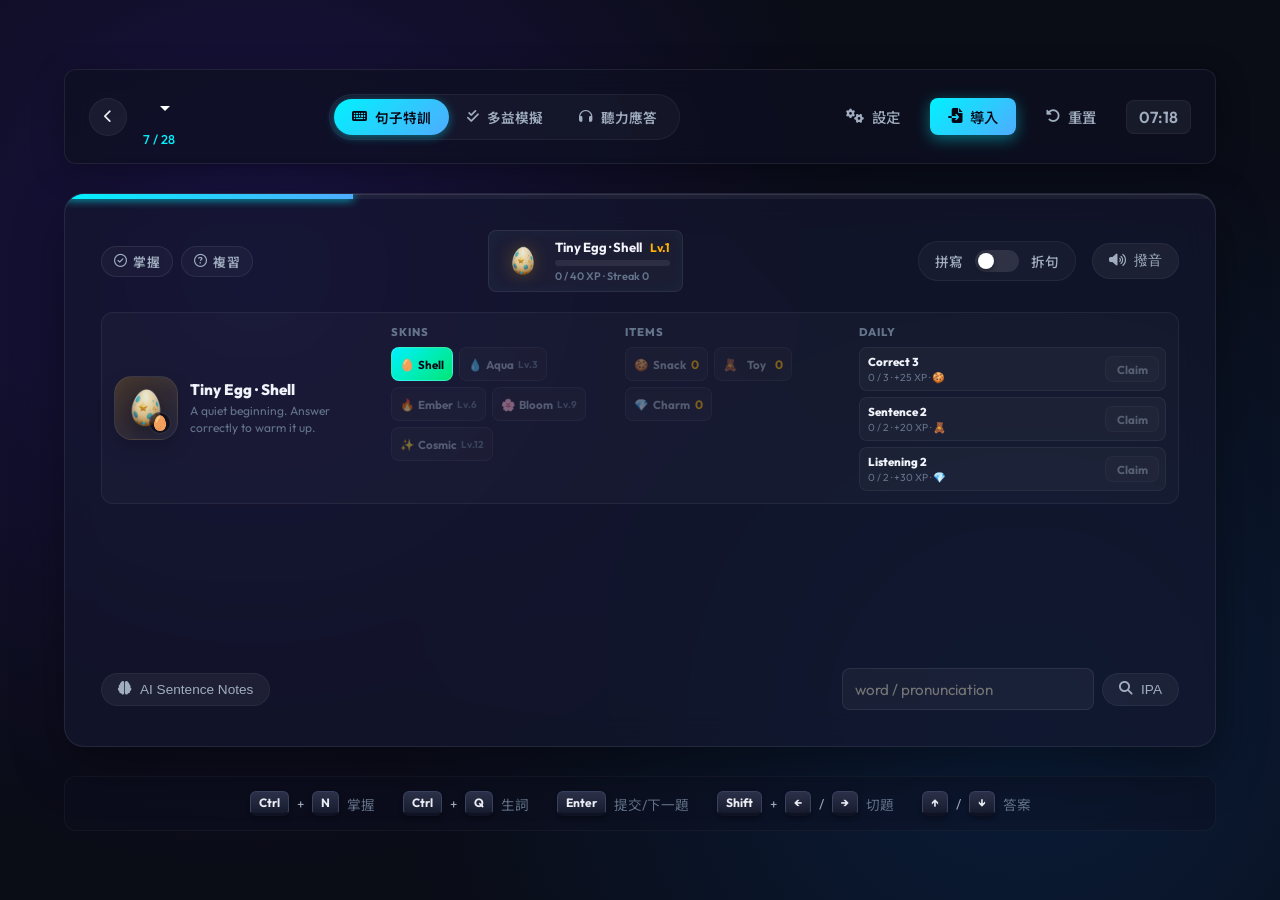
==== commit 4c8f3455: "Add pet training updates" ====
--- a/index.html
+++ b/index.html
@@ -66,6 +66,21 @@
             <button id="btn-mark-mastered" class="status-btn btn-master" title="標記為已掌握 (Ctrl+N)"><i class="fa-regular fa-circle-check"></i> 掌握</button>
             <button id="btn-mark-review" class="status-btn btn-review" title="標記為待複習/生詞 (Ctrl+Q)"><i class="fa-regular fa-circle-question"></i> 複習</button>
           </div>
+          <div id="pet-panel" class="pet-panel" title="Answer correctly to grow your pet egg">
+            <div id="pet-egg" class="pet-egg" aria-hidden="true">
+              <img id="pet-egg-img" class="pet-egg-img" src="assets/pets/skins/default/stage-01/frame-1.png" alt="">
+            </div>
+            <div class="pet-details">
+              <div class="pet-header">
+                <span id="pet-stage-name" class="pet-stage-name">Pet Egg</span>
+                <span id="pet-level" class="pet-level">Lv.1</span>
+              </div>
+              <div class="pet-exp-bar" aria-hidden="true">
+                <div id="pet-exp-fill" class="pet-exp-fill"></div>
+              </div>
+              <div id="pet-exp-text" class="pet-exp-text">0 / 100 XP</div>
+            </div>
+          </div>
           <div class="card-top-right">
             <div id="sentence-mode-toggle" class="mode-toggle-container">
               <span class="mode-label">拼寫</span>
@@ -79,6 +94,31 @@
           </div>
         </div>
 
+        <div id="pet-care-panel" class="pet-care-panel">
+          <div class="pet-showcase">
+            <div id="pet-avatar" class="pet-avatar skin-default">
+              <img id="pet-avatar-img" class="pet-avatar-img" src="assets/pets/skins/default/stage-01/frame-1.png" alt="Pet companion">
+              <span id="pet-avatar-spark" class="pet-avatar-spark"></span>
+            </div>
+            <div>
+              <div id="pet-care-title" class="pet-care-title">Pet Egg</div>
+              <div id="pet-care-subtitle" class="pet-care-subtitle">Answer correctly to help it grow.</div>
+            </div>
+          </div>
+          <div class="pet-care-section">
+            <div class="pet-care-label">Skins</div>
+            <div id="pet-skin-list" class="pet-skin-list"></div>
+          </div>
+          <div class="pet-care-section">
+            <div class="pet-care-label">Items</div>
+            <div id="pet-item-list" class="pet-item-list"></div>
+          </div>
+          <div class="pet-care-section pet-daily-section">
+            <div class="pet-care-label">Daily</div>
+            <div id="pet-daily-list" class="pet-daily-list"></div>
+          </div>
+        </div>
+
         <!-- Prompt Text (Chinese) -->
         <div class="prompt-container">
           <h1 id="chinese-prompt" class="chinese-text">我需要一張處方。</h1>
@@ -96,6 +136,24 @@
           </div>
           <div id="scramble-options" class="scramble-options-row">
             <!-- Shuffled words selectable cards go here -->
+          </div>
+        </div>
+
+        <div id="sentence-ai-panel" class="sentence-ai-panel">
+          <div class="sentence-ai-toolbar">
+            <button id="btn-sentence-explain" class="speak-btn"><i class="fa-solid fa-brain"></i> <span id="sentence-explain-btn-text">AI Sentence Notes</span></button>
+            <div class="word-lookup-box">
+              <input id="word-lookup-input" class="word-lookup-input" type="text" placeholder="word / pronunciation">
+              <button id="btn-word-lookup" class="speak-btn"><i class="fa-solid fa-magnifying-glass"></i> IPA</button>
+            </div>
+          </div>
+          <div id="sentence-ai-result" class="sentence-ai-result hidden">
+            <div class="hint-label">Sentence Notes</div>
+            <div id="sentence-ai-content" class="ai-note-content"></div>
+          </div>
+          <div id="word-note-result" class="word-note-result hidden">
+            <div class="hint-label">Pronunciation Note</div>
+            <div id="word-note-content" class="ai-note-content"></div>
           </div>
         </div>
 
--- a/style.css
+++ b/style.css
@@ -130,6 +130,311 @@
   border: 1px solid rgba(255, 255, 255, 0.05);
 }
 
+.pet-panel {
+  display: flex;
+  align-items: center;
+  gap: 10px;
+  min-width: 190px;
+  padding: 8px 12px;
+  background: rgba(255, 255, 255, 0.04);
+  border: 1px solid rgba(255, 255, 255, 0.08);
+  border-radius: var(--border-radius-sm);
+  box-shadow: inset 0 0 16px rgba(0, 242, 254, 0.04);
+}
+
+.pet-egg {
+  width: 44px;
+  height: 44px;
+  display: flex;
+  align-items: center;
+  justify-content: center;
+  line-height: 1;
+  filter: drop-shadow(0 0 8px rgba(255, 179, 0, 0.25));
+  transform-origin: 50% 80%;
+}
+
+.pet-egg-img {
+  width: 100%;
+  height: 100%;
+  object-fit: contain;
+}
+
+.pet-egg.grow {
+  animation: petGrow 0.7s ease-out;
+}
+
+.pet-details {
+  flex: 1;
+  min-width: 0;
+}
+
+.pet-header {
+  display: flex;
+  justify-content: space-between;
+  align-items: center;
+  gap: 8px;
+  margin-bottom: 5px;
+}
+
+.pet-stage-name {
+  color: var(--text-primary);
+  font-size: 0.82rem;
+  font-weight: 700;
+  white-space: nowrap;
+}
+
+.pet-level {
+  color: var(--warning);
+  font-size: 0.75rem;
+  font-weight: 700;
+  white-space: nowrap;
+}
+
+.pet-exp-bar {
+  height: 6px;
+  overflow: hidden;
+  background: rgba(255, 255, 255, 0.08);
+  border-radius: 999px;
+}
+
+.pet-exp-fill {
+  width: 0%;
+  height: 100%;
+  background: linear-gradient(90deg, var(--warning), var(--success));
+  border-radius: inherit;
+  transition: width 0.35s ease;
+}
+
+.pet-exp-text {
+  color: var(--text-muted);
+  font-size: 0.68rem;
+  font-weight: 600;
+  margin-top: 3px;
+  white-space: nowrap;
+}
+
+.pet-care-panel {
+  display: grid;
+  grid-template-columns: minmax(190px, 1.2fr) minmax(160px, 1fr) minmax(160px, 1fr) minmax(220px, 1.4fr);
+  gap: 14px;
+  align-items: stretch;
+  margin: -8px 0 24px;
+  padding: 12px;
+  background: rgba(255, 255, 255, 0.025);
+  border: 1px solid rgba(255, 255, 255, 0.06);
+  border-radius: var(--border-radius-md);
+}
+
+.pet-showcase {
+  display: flex;
+  align-items: center;
+  gap: 12px;
+  min-width: 0;
+}
+
+.pet-avatar {
+  position: relative;
+  width: 64px;
+  height: 64px;
+  flex: 0 0 auto;
+  display: flex;
+  align-items: center;
+  justify-content: center;
+  border-radius: 18px;
+  border: 1px solid rgba(255, 255, 255, 0.08);
+  overflow: hidden;
+  box-shadow: inset 0 0 18px rgba(255, 255, 255, 0.04), 0 8px 18px rgba(0, 0, 0, 0.18);
+}
+
+.pet-avatar-img {
+  position: relative;
+  z-index: 2;
+  width: 92%;
+  height: 92%;
+  object-fit: contain;
+  filter: drop-shadow(0 4px 8px rgba(0, 0, 0, 0.3));
+}
+
+.pet-avatar-spark {
+  position: absolute;
+  right: 6px;
+  bottom: 5px;
+  z-index: 3;
+  width: 22px;
+  height: 22px;
+  display: flex;
+  align-items: center;
+  justify-content: center;
+  border-radius: 999px;
+  background: rgba(5, 8, 20, 0.62);
+  border: 1px solid rgba(255, 255, 255, 0.12);
+  font-size: 0.9rem;
+}
+
+.skin-default {
+  background: linear-gradient(145deg, rgba(255, 179, 0, 0.18), rgba(255, 255, 255, 0.03));
+}
+
+.skin-aqua {
+  background: linear-gradient(145deg, rgba(0, 242, 254, 0.22), rgba(79, 172, 254, 0.08));
+}
+
+.skin-ember {
+  background: linear-gradient(145deg, rgba(255, 82, 82, 0.2), rgba(255, 179, 0, 0.12));
+}
+
+.skin-blossom {
+  background: linear-gradient(145deg, rgba(255, 112, 176, 0.2), rgba(0, 230, 118, 0.08));
+}
+
+.skin-cosmic {
+  background: linear-gradient(145deg, rgba(124, 77, 255, 0.24), rgba(0, 242, 254, 0.1));
+}
+
+.pet-care-title {
+  color: var(--text-primary);
+  font-size: 0.95rem;
+  font-weight: 800;
+  margin-bottom: 4px;
+}
+
+.pet-care-subtitle {
+  color: var(--text-muted);
+  font-size: 0.75rem;
+  line-height: 1.35;
+}
+
+.pet-care-section {
+  min-width: 0;
+}
+
+.pet-care-label {
+  color: var(--text-muted);
+  font-size: 0.7rem;
+  font-weight: 800;
+  letter-spacing: 0.08em;
+  margin-bottom: 8px;
+  text-transform: uppercase;
+}
+
+.pet-skin-list,
+.pet-item-list {
+  display: flex;
+  flex-wrap: wrap;
+  gap: 6px;
+}
+
+.pet-skin-btn,
+.pet-item-btn,
+.pet-claim-btn {
+  border: 1px solid rgba(255, 255, 255, 0.08);
+  background: rgba(255, 255, 255, 0.04);
+  color: var(--text-secondary);
+  font-family: var(--font-sans);
+  font-size: 0.72rem;
+  font-weight: 700;
+  border-radius: var(--border-radius-sm);
+  cursor: pointer;
+  transition: var(--transition-smooth);
+}
+
+.pet-skin-btn {
+  min-width: 62px;
+  min-height: 34px;
+  display: inline-flex;
+  align-items: center;
+  justify-content: center;
+  gap: 4px;
+  padding: 6px 8px;
+}
+
+.pet-skin-btn small {
+  color: var(--text-muted);
+  font-size: 0.62rem;
+}
+
+.pet-skin-btn.active {
+  color: #050814;
+  background: linear-gradient(135deg, var(--accent-primary), var(--success));
+  border-color: rgba(255, 255, 255, 0.2);
+}
+
+.pet-item-btn {
+  min-width: 78px;
+  min-height: 34px;
+  display: inline-grid;
+  grid-template-columns: auto 1fr auto;
+  align-items: center;
+  gap: 5px;
+  padding: 6px 8px;
+}
+
+.pet-item-btn strong {
+  color: var(--warning);
+  font-size: 0.76rem;
+}
+
+.pet-skin-btn:not(:disabled):hover,
+.pet-item-btn:not(:disabled):hover,
+.pet-claim-btn:not(:disabled):hover {
+  color: var(--text-primary);
+  border-color: rgba(0, 242, 254, 0.28);
+  background: rgba(0, 242, 254, 0.08);
+}
+
+.pet-skin-btn:disabled,
+.pet-item-btn:disabled,
+.pet-claim-btn:disabled {
+  cursor: not-allowed;
+  opacity: 0.45;
+}
+
+.pet-daily-list {
+  display: flex;
+  flex-direction: column;
+  gap: 6px;
+}
+
+.pet-daily-row {
+  display: grid;
+  grid-template-columns: minmax(0, 1fr) auto;
+  align-items: center;
+  gap: 8px;
+  min-height: 34px;
+  padding: 6px 6px 6px 8px;
+  background: rgba(255, 255, 255, 0.03);
+  border: 1px solid rgba(255, 255, 255, 0.05);
+  border-radius: var(--border-radius-sm);
+}
+
+.pet-daily-row span {
+  display: block;
+  color: var(--text-primary);
+  font-size: 0.72rem;
+  font-weight: 800;
+}
+
+.pet-daily-row small {
+  display: block;
+  color: var(--text-muted);
+  font-size: 0.64rem;
+  margin-top: 2px;
+}
+
+.pet-daily-row.complete {
+  border-color: rgba(0, 230, 118, 0.25);
+}
+
+.pet-daily-row.claimed {
+  opacity: 0.72;
+}
+
+.pet-claim-btn {
+  min-width: 54px;
+  min-height: 26px;
+  padding: 4px 8px;
+}
+
 /* Mode toggle */
 .mode-toggle-container {
   display: flex;
@@ -587,6 +892,79 @@
   border-color: rgba(0, 242, 254, 0.2);
 }
 
+.sentence-ai-panel {
+  width: 100%;
+  margin-top: 24px;
+}
+
+.sentence-ai-toolbar {
+  display: flex;
+  justify-content: space-between;
+  align-items: center;
+  gap: 12px;
+  flex-wrap: wrap;
+}
+
+.word-lookup-box {
+  display: flex;
+  align-items: center;
+  gap: 8px;
+  min-width: 280px;
+}
+
+.word-lookup-input {
+  min-width: 190px;
+  height: 42px;
+  padding: 0 12px;
+  border-radius: var(--border-radius-sm);
+  border: 1px solid rgba(255, 255, 255, 0.08);
+  background: rgba(255, 255, 255, 0.04);
+  color: var(--text-primary);
+  font-family: var(--font-sans);
+  font-size: 0.95rem;
+  outline: none;
+}
+
+.word-lookup-input:focus {
+  border-color: rgba(0, 242, 254, 0.35);
+  box-shadow: 0 0 0 3px rgba(0, 242, 254, 0.08);
+}
+
+.sentence-ai-result,
+.word-note-result {
+  margin-top: 14px;
+  padding: 14px 16px;
+  border-radius: var(--border-radius-md);
+  border: 1px solid rgba(255, 255, 255, 0.08);
+  background: rgba(0, 0, 0, 0.14);
+  animation: slideUp 0.25s ease;
+}
+
+.ai-note-content {
+  display: grid;
+  gap: 10px;
+  color: var(--text-secondary);
+  font-size: 0.95rem;
+  line-height: 1.6;
+  text-align: left;
+}
+
+.ai-note-row {
+  display: grid;
+  gap: 4px;
+}
+
+.ai-note-row strong {
+  color: var(--text-primary);
+  font-size: 0.8rem;
+  letter-spacing: 0.04em;
+  text-transform: uppercase;
+}
+
+.ai-note-row span {
+  white-space: pre-wrap;
+}
+
 /* Keyboard key index label on scramble cards */
 .word-card-index {
   font-size: 0.75rem;
@@ -947,6 +1325,14 @@
   animation: errorPulse 0.5s ease-in-out;
 }
 
+@keyframes petGrow {
+  0% { transform: scale(1) rotate(0deg); }
+  22% { transform: scale(1.16) rotate(-8deg); }
+  44% { transform: scale(1.08) rotate(7deg); }
+  66% { transform: scale(1.14) rotate(-4deg); }
+  100% { transform: scale(1) rotate(0deg); }
+}
+
 /* Hidden Utility class */
 .hidden {
   display: none !important;
@@ -1137,6 +1523,16 @@
   display: flex;
   align-items: center;
   gap: 16px;
+}
+
+@media (max-width: 1024px) {
+  .pet-care-panel {
+    grid-template-columns: 1fr 1fr;
+  }
+
+  .pet-daily-section {
+    grid-column: 1 / -1;
+  }
 }
 
 /* Responsive Scaling */
@@ -1155,6 +1551,25 @@
   .header-left, .header-center, .header-right {
     justify-content: space-between;
   }
+
+  .card-top-actions {
+    flex-wrap: wrap;
+    gap: 12px;
+  }
+
+  .pet-panel {
+    order: 3;
+    width: 100%;
+  }
+
+  .pet-care-panel {
+    grid-template-columns: 1fr;
+    margin-top: -4px;
+  }
+
+  .pet-showcase {
+    align-items: flex-start;
+  }
   
   .chinese-text {
     font-size: 1.6rem;
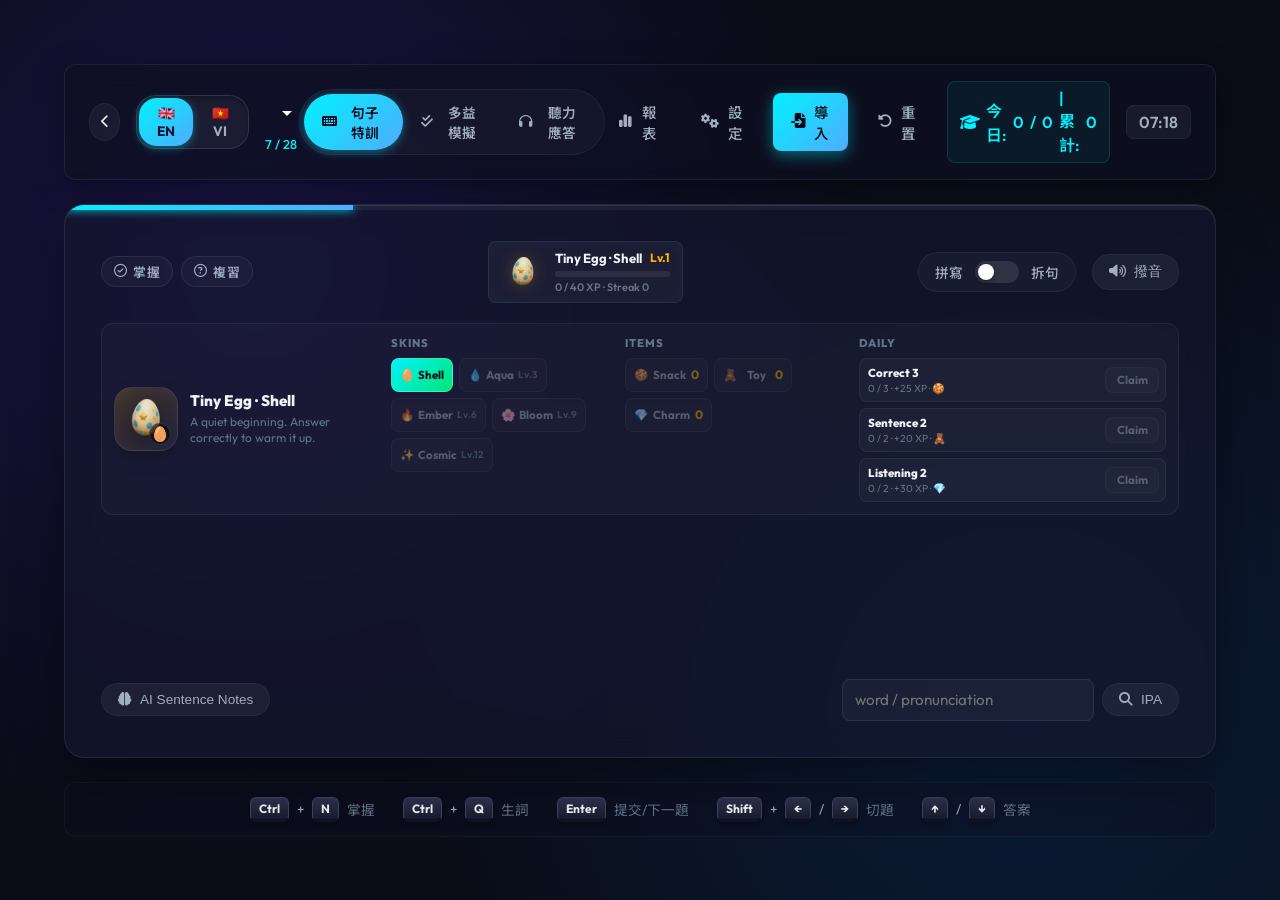
==== commit 6df864fc: "Add Vietnamese pronunciation helper, AI explain word list, and API spec" ====
--- a/index.html
+++ b/index.html
@@ -19,6 +19,13 @@
     <header class="app-header">
       <div class="header-left">
         <button id="btn-back" class="icon-btn" title="返回"><i class="fa-solid fa-chevron-left"></i></button>
+        
+        <!-- Language Selector -->
+        <div class="lang-selector-container" id="lang-selector-container">
+          <button id="btn-lang-en" class="lang-btn active" data-lang="en" title="English">🇬🇧 EN</button>
+          <button id="btn-lang-vi" class="lang-btn" data-lang="vi" title="Tiếng Việt">🇻🇳 VI</button>
+        </div>
+
         <div class="unit-info">
           <select id="unit-selector" class="unit-selector"></select>
           <select id="toeic-filter" class="unit-selector hidden" style="width: 140px; margin-right: 8px;">
@@ -45,9 +52,13 @@
       </div>
 
       <div class="header-right">
+        <button id="btn-report" class="text-btn" title="學習報表與熱力圖"><i class="fa-solid fa-chart-simple"></i> 報表</button>
         <button id="btn-tts-settings" class="text-btn" title="語音與金鑰設定"><i class="fa-solid fa-gears"></i> 設定</button>
         <button id="btn-import" class="accent-btn" title="導入 AI 句子"><i class="fa-solid fa-file-import"></i> 導入</button>
         <button id="btn-reset" class="text-btn" title="重置輸入 (Esc)"><i class="fa-solid fa-rotate-left"></i> 重置</button>
+        <div id="practice-stats-indicator" class="clock-badge" style="background: rgba(0, 242, 254, 0.05); border: 1px solid rgba(0, 242, 254, 0.15); color: #00f2fe; display: flex; align-items: center; gap: 6px;" title="今日答對次數 / 今日總練習次數 (累計總練習次數)">
+          <i class="fa-solid fa-graduation-cap"></i> 今日: <span id="stats-today-correct">0</span>/<span id="stats-today-total">0</span> | 累計: <span id="stats-total-count">0</span>
+        </div>
         <div id="clock-display" class="clock-badge">16:10</div>
       </div>
     </header>
@@ -90,6 +101,7 @@
               </label>
               <span class="mode-label">拆句</span>
             </div>
+            <button id="btn-show-answer" class="speak-btn hidden" title="顯示答案 (Arrow Up/Down)"><i class="fa-solid fa-eye"></i> 顯示答案</button>
             <button id="btn-speak" class="speak-btn" title="朗讀句子 (Ctrl/Alt)"><i class="fa-solid fa-volume-high"></i> 撥音</button>
           </div>
         </div>
@@ -142,6 +154,7 @@
         <div id="sentence-ai-panel" class="sentence-ai-panel">
           <div class="sentence-ai-toolbar">
             <button id="btn-sentence-explain" class="speak-btn"><i class="fa-solid fa-brain"></i> <span id="sentence-explain-btn-text">AI Sentence Notes</span></button>
+            <button id="btn-sentence-explain-refresh" class="speak-btn hidden" title="重新產生 AI 解析" style="padding: 8px 12px; min-width: auto; margin-left: 6px;"><i class="fa-solid fa-rotate"></i></button>
             <div class="word-lookup-box">
               <input id="word-lookup-input" class="word-lookup-input" type="text" placeholder="word / pronunciation">
               <button id="btn-word-lookup" class="speak-btn"><i class="fa-solid fa-magnifying-glass"></i> IPA</button>
@@ -269,6 +282,13 @@
             <label for="import-unit-name">單元名稱：</label>
             <input type="text" id="import-unit-name" value="自訂 AI 單元" placeholder="例如：Unit 12 旅遊英文">
           </div>
+          <div class="form-group">
+            <label for="import-lang-select">語言語系：</label>
+            <select id="import-lang-select" style="width: 100%; border: 1px solid var(--card-border); background: #12162d; border-radius: 6px; padding: 8px 12px; height: 42px; color: var(--text-primary); font-family: var(--font-sans); font-weight: 600; outline: none; cursor: pointer;">
+              <option value="en">🇬🇧 英語 (English)</option>
+              <option value="vi">🇻🇳 越南語 (Vietnamese)</option>
+            </select>
+          </div>
         </div>
       </div>
       <div class="modal-footer">
@@ -332,6 +352,61 @@
       </div>
     </div>
   </div>
+  <!-- Modal: Learning Report & Heatmap -->
+  <div id="report-modal" class="modal">
+    <div class="modal-content glassmorphism" style="max-width: 900px; width: 95%;">
+      <div class="modal-header">
+        <h2><i class="fa-solid fa-chart-simple"></i> 學習報表與熱力圖</h2>
+        <button id="report-modal-close" class="close-btn">&times;</button>
+      </div>
+      <div class="modal-body" style="max-height: 70vh; overflow-y: auto;">
+        
+        <!-- Section: Heatmap -->
+        <div class="form-group">
+          <label style="font-weight: 600; font-size: 1.1rem; color: var(--accent-primary); display: flex; justify-content: space-between; align-items: center;">
+            <span>學習熱力圖 (最近 6 個月)</span>
+            <span style="font-size: 0.8rem; font-weight: normal; color: var(--text-secondary); display: flex; align-items: center; gap: 4px;">
+              少 
+              <span style="display:inline-block; width:10px; height:10px; border-radius:2px; background:rgba(255,255,255,0.05);"></span>
+              <span style="display:inline-block; width:10px; height:10px; border-radius:2px; background:rgba(0, 242, 254, 0.25);"></span>
+              <span style="display:inline-block; width:10px; height:10px; border-radius:2px; background:rgba(0, 242, 254, 0.5);"></span>
+              <span style="display:inline-block; width:10px; height:10px; border-radius:2px; background:rgba(0, 242, 254, 0.75);"></span>
+              <span style="display:inline-block; width:10px; height:10px; border-radius:2px; background:#00f2fe; box-shadow:0 0 6px #00f2fe;"></span> 
+              多
+            </span>
+          </label>
+          <div style="overflow-x: auto; margin-top: 10px; padding: 4px 0;">
+            <div id="heatmap-months" style="position: relative; height: 18px; font-size: 0.75rem; color: var(--text-secondary); margin-bottom: 4px; min-width: 400px;"></div>
+            <div id="practice-heatmap" class="heatmap-grid" style="min-width: 400px;"></div>
+          </div>
+          <p class="import-help" style="font-size: 0.75rem; margin-top: 4px;">格子的亮度深淺反映了您當天的總答題次數（答對 + 答錯），持之以恆點亮您的學習星空吧！</p>
+        </div>
+
+        <!-- Section: Summary Table -->
+        <div class="form-group" style="margin-top: 24px; border-top: 1px solid rgba(255,255,255,0.08); padding-top: 16px;">
+          <label style="font-weight: 600; font-size: 1.1rem; color: var(--accent-primary); margin-bottom: 12px; display: block;">每日學習明細表</label>
+          <div style="overflow-x: auto;">
+            <table class="report-table" style="width: 100%; border-collapse: collapse; font-size: 0.9rem; text-align: left;">
+              <thead>
+                <tr style="border-bottom: 2px solid rgba(255,255,255,0.1); color: var(--text-secondary);">
+                  <th style="padding: 10px 8px;">日期</th>
+                  <th style="padding: 10px 8px;">語系</th>
+                  <th style="padding: 10px 8px; text-align: center;">練習次數</th>
+                  <th style="padding: 10px 8px; text-align: center;">答錯次數</th>
+                  <th style="padding: 10px 8px; text-align: center;">播音次數</th>
+                  <th style="padding: 10px 8px; text-align: center;">操作</th>
+                </tr>
+              </thead>
+              <tbody id="report-summary-body">
+                <!-- Summary rows populated via JS -->
+              </tbody>
+            </table>
+          </div>
+        </div>
+
+      </div>
+    </div>
+  </div>
 
   <script src="app.js"></script>
 </body>
--- a/style.css
+++ b/style.css
@@ -1584,3 +1584,222 @@
     justify-content: flex-start;
   }
 }
+
+/* Language Segmented Control */
+.lang-selector-container {
+  display: flex;
+  background: rgba(255, 255, 255, 0.05);
+  border: 1px solid rgba(255, 255, 255, 0.1);
+  border-radius: 20px;
+  padding: 2px;
+  gap: 2px;
+  box-shadow: inset 0 2px 4px rgba(0, 0, 0, 0.3);
+}
+
+.lang-btn {
+  background: transparent;
+  border: none;
+  border-radius: 18px;
+  padding: 6px 14px;
+  font-family: var(--font-sans);
+  font-size: 0.85rem;
+  font-weight: 700;
+  color: #a0aec0;
+  cursor: pointer;
+  display: flex;
+  align-items: center;
+  gap: 6px;
+  transition: all 0.3s ease;
+  outline: none;
+}
+
+.lang-btn:hover {
+  color: #fff;
+  background: rgba(255, 255, 255, 0.03);
+}
+
+.lang-btn.active {
+  background: linear-gradient(135deg, var(--accent-primary) 0%, var(--accent-secondary) 100%);
+  color: #0c102b;
+  box-shadow: 0 2px 8px var(--accent-glow);
+}
+
+/* ----------------- Learning Report & Heatmap Styles ----------------- */
+
+.heatmap-grid {
+  display: grid;
+  grid-template-rows: repeat(7, 12px);
+  grid-auto-flow: column;
+  grid-auto-columns: 12px;
+  gap: 3px;
+  overflow-x: auto;
+  padding: 12px;
+  background: rgba(255, 255, 255, 0.02);
+  border: 1px solid rgba(255, 255, 255, 0.05);
+  border-radius: var(--border-radius-sm);
+  scrollbar-width: thin;
+  scrollbar-color: rgba(255,255,255,0.1) transparent;
+}
+
+.heatmap-day {
+  width: 12px;
+  height: 12px;
+  border-radius: 2px;
+  transition: all 0.2s ease;
+  position: relative;
+  cursor: pointer;
+}
+
+.heatmap-day.level-0 { background: rgba(255, 255, 255, 0.04); }
+.heatmap-day.level-1 { background: rgba(0, 242, 254, 0.25); }
+.heatmap-day.level-2 { background: rgba(0, 242, 254, 0.5); }
+.heatmap-day.level-3 { background: rgba(0, 242, 254, 0.75); }
+.heatmap-day.level-4 { 
+  background: #00f2fe; 
+  box-shadow: 0 0 6px #00f2fe; 
+}
+
+/* Tooltip for Heatmap */
+.heatmap-day[title]:hover::after {
+  content: attr(title);
+  position: absolute;
+  bottom: 18px;
+  left: 50%;
+  transform: translateX(-50%);
+  background: rgba(12, 16, 43, 0.95);
+  color: #fff;
+  border: 1px solid var(--accent-primary);
+  padding: 4px 8px;
+  font-size: 0.75rem;
+  border-radius: 4px;
+  white-space: nowrap;
+  z-index: 10000;
+  box-shadow: 0 4px 12px rgba(0,0,0,0.5);
+  pointer-events: none;
+}
+
+/* Report Table */
+.report-table th, .report-table td {
+  padding: 12px 10px;
+  border-bottom: 1px solid rgba(255, 255, 255, 0.05);
+}
+
+.report-table tbody tr:hover {
+  background: rgba(255, 255, 255, 0.02);
+}
+
+.lang-badge {
+  display: inline-block;
+  padding: 2px 6px;
+  border-radius: 4px;
+  font-size: 0.75rem;
+  font-weight: 600;
+}
+
+.lang-badge.en {
+  background: rgba(9, 132, 227, 0.15);
+  color: #74b9ff;
+  border: 1px solid rgba(9, 132, 227, 0.3);
+}
+
+.lang-badge.vi {
+  background: rgba(235, 94, 40, 0.15);
+  color: #ff7675;
+  border: 1px solid rgba(235, 94, 40, 0.3);
+}
+
+/* Detail Sentence Row */
+.detail-row {
+  background: rgba(0, 0, 0, 0.15);
+}
+
+.detail-container {
+  padding: 12px;
+  border-left: 3px solid var(--accent-primary);
+  margin: 4px 0;
+  border-radius: 0 4px 4px 0;
+  font-size: 0.85rem;
+}
+
+.detail-item {
+  display: flex;
+  justify-content: space-between;
+  align-items: center;
+  padding: 6px 0;
+  border-bottom: 1px solid rgba(255,255,255,0.03);
+}
+
+.detail-item:last-child {
+  border-bottom: none;
+}
+
+/* Vietnamese word-level pronunciation styles */
+.word-speaker-btn {
+  background: transparent;
+  border: none;
+  color: rgba(255, 255, 255, 0.4);
+  font-size: 0.8rem;
+  cursor: pointer;
+  padding: 2px;
+  position: absolute;
+  top: -24px;
+  opacity: 0;
+  transition: opacity 0.2s, color 0.2s, transform 0.2s;
+  pointer-events: none;
+  transform: translateY(4px);
+  z-index: 10;
+}
+
+.word-block:hover .word-speaker-btn,
+.word-block.active .word-speaker-btn {
+  opacity: 1;
+  pointer-events: auto;
+  transform: translateY(0);
+}
+
+.word-speaker-btn:hover {
+  color: var(--accent-primary);
+  text-shadow: 0 0 8px var(--accent-glow);
+}
+
+.clickable-word {
+  cursor: pointer;
+  display: inline-block;
+  padding: 0 4px;
+  margin: 0 1px;
+  border-radius: 4px;
+  border-bottom: 2px dashed rgba(0, 242, 254, 0.4);
+  transition: background-color 0.2s, color 0.2s, transform 0.1s;
+}
+
+.clickable-word:hover {
+  background: rgba(0, 242, 254, 0.15);
+  color: var(--accent-primary);
+  text-shadow: 0 0 8px var(--accent-glow);
+  transform: translateY(-1px);
+}
+
+.clickable-word:active {
+  transform: scale(0.95);
+}
+
+.punctuation-mark-inline {
+  display: inline-block;
+  padding: 0 1px;
+  color: var(--text-secondary);
+}
+
+.card-speaker-icon {
+  display: inline-flex;
+  align-items: center;
+  justify-content: center;
+  padding: 2px 4px;
+  margin-left: 6px;
+  border-radius: 4px;
+  transition: background-color 0.2s, color 0.2s;
+}
+
+.card-speaker-icon:hover {
+  background: rgba(255, 255, 255, 0.15);
+  color: var(--accent-primary);
+}
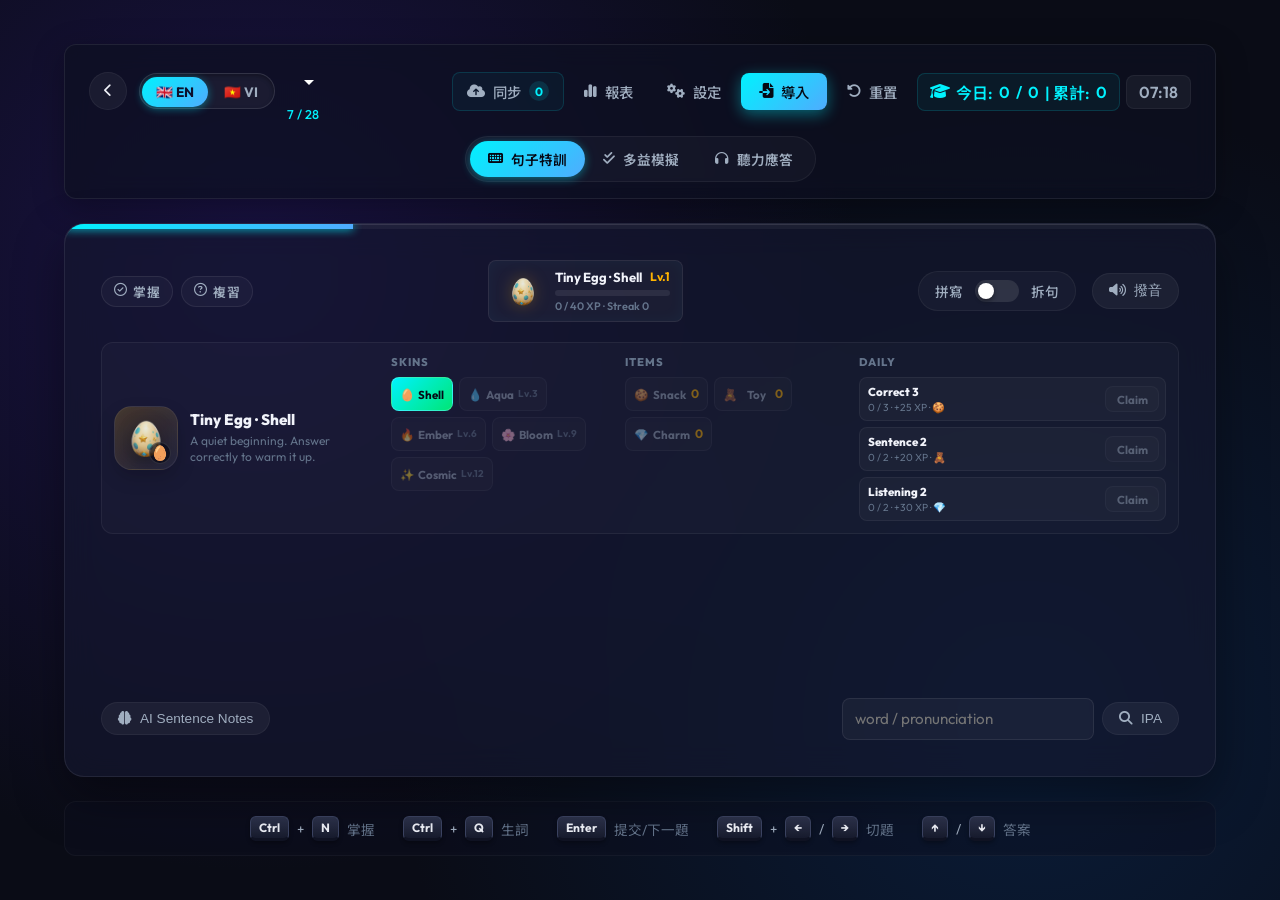
==== commit 3e227db2: "Add Learning Platform Sync: batch practice event logs upload and secure Windows Credential Manager t" ====
--- a/index.html
+++ b/index.html
@@ -52,6 +52,7 @@
       </div>
 
       <div class="header-right">
+        <button id="btn-practice-sync" class="text-btn" title="將待同步練習批次上傳"><i class="fa-solid fa-cloud-arrow-up"></i> <span id="sync-button-label">同步</span> <span id="sync-pending-count">0</span></button>
         <button id="btn-report" class="text-btn" title="學習報表與熱力圖"><i class="fa-solid fa-chart-simple"></i> 報表</button>
         <button id="btn-tts-settings" class="text-btn" title="語音與金鑰設定"><i class="fa-solid fa-gears"></i> 設定</button>
         <button id="btn-import" class="accent-btn" title="導入 AI 句子"><i class="fa-solid fa-file-import"></i> 導入</button>
@@ -345,6 +346,18 @@
             <option value="gemini-2.5-flash-lite">舊版備用（2.5 Flash-Lite）</option>
           </select>
           <p class="import-help" style="font-size: 0.75rem; margin-top: 4px;">建議平常練習英文解析使用 Flash-Lite，超出免費額度時程式會提示稍後再試。</p>
+        </div>
+        <div class="form-group" style="margin-top: 20px; border-top: 1px solid rgba(255,255,255,0.08); padding-top: 16px;">
+          <label for="platform-base-url-input">學習平台 Base URL：</label>
+          <input type="url" id="platform-base-url-input" class="form-control" placeholder="http://127.0.0.1:5050">
+        </div>
+        <div class="form-group">
+          <label for="platform-token-input">學習平台 Token：</label>
+          <input type="password" id="platform-token-input" class="form-control" placeholder="Bearer Token">
+          <p id="platform-token-help" class="import-help" style="font-size: 0.75rem; margin-top: 4px;">Token 會保存於 Windows Credential Manager，不寫入設定檔或資料庫。</p>
+        </div>
+        <div class="form-group">
+          <div id="sync-status-detail" class="import-help">尚未讀取同步狀態</div>
         </div>
       </div>
       <div class="modal-footer">
--- a/style.css
+++ b/style.css
@@ -61,9 +61,13 @@
 
 /* Header styling */
 .app-header {
-  display: flex;
-  justify-content: space-between;
-  align-items: center;
+  display: grid;
+  grid-template-columns: minmax(0, 1fr) auto;
+  grid-template-areas:
+    "left right"
+    "tabs tabs";
+  align-items: center;
+  gap: 14px 20px;
   padding: 16px 24px;
   background: rgba(13, 17, 33, 0.7);
   backdrop-filter: blur(12px);
@@ -76,7 +80,24 @@
 .header-left, .header-right {
   display: flex;
   align-items: center;
-  gap: 16px;
+  min-width: 0;
+}
+
+.header-left {
+  grid-area: left;
+  gap: 12px;
+}
+
+.header-center {
+  grid-area: tabs;
+  justify-self: center;
+}
+
+.header-right {
+  grid-area: right;
+  justify-content: flex-end;
+  gap: 6px;
+  white-space: nowrap;
 }
 
 .unit-info {
@@ -128,6 +149,26 @@
   padding: 6px 12px;
   border-radius: var(--border-radius-sm);
   border: 1px solid rgba(255, 255, 255, 0.05);
+  white-space: nowrap;
+}
+
+#btn-practice-sync {
+  border: 1px solid rgba(0, 242, 254, 0.14);
+  background: rgba(0, 242, 254, 0.04);
+}
+
+#sync-pending-count {
+  min-width: 20px;
+  height: 20px;
+  display: inline-flex;
+  align-items: center;
+  justify-content: center;
+  padding: 0 6px;
+  border-radius: 999px;
+  color: var(--accent-primary);
+  background: rgba(0, 242, 254, 0.12);
+  font-size: 0.75rem;
+  font-weight: 700;
 }
 
 .pet-panel {
@@ -1526,6 +1567,23 @@
 }
 
 @media (max-width: 1024px) {
+  .app-header {
+    grid-template-columns: 1fr;
+    grid-template-areas:
+      "left"
+      "tabs"
+      "right";
+  }
+
+  .header-left,
+  .header-right {
+    justify-content: center;
+  }
+
+  .header-right {
+    flex-wrap: wrap;
+  }
+
   .pet-care-panel {
     grid-template-columns: 1fr 1fr;
   }
@@ -1542,6 +1600,7 @@
   }
   
   .app-header {
+    display: flex;
     flex-direction: column;
     gap: 16px;
     align-items: stretch;
@@ -1550,6 +1609,26 @@
   
   .header-left, .header-center, .header-right {
     justify-content: space-between;
+    width: 100%;
+  }
+
+  .header-left,
+  .header-right {
+    flex-wrap: wrap;
+  }
+
+  .header-center {
+    overflow-x: auto;
+  }
+
+  .tab-container {
+    min-width: max-content;
+  }
+
+  #practice-stats-indicator {
+    order: 10;
+    flex: 1 1 100%;
+    justify-content: center;
   }
 
   .card-top-actions {
